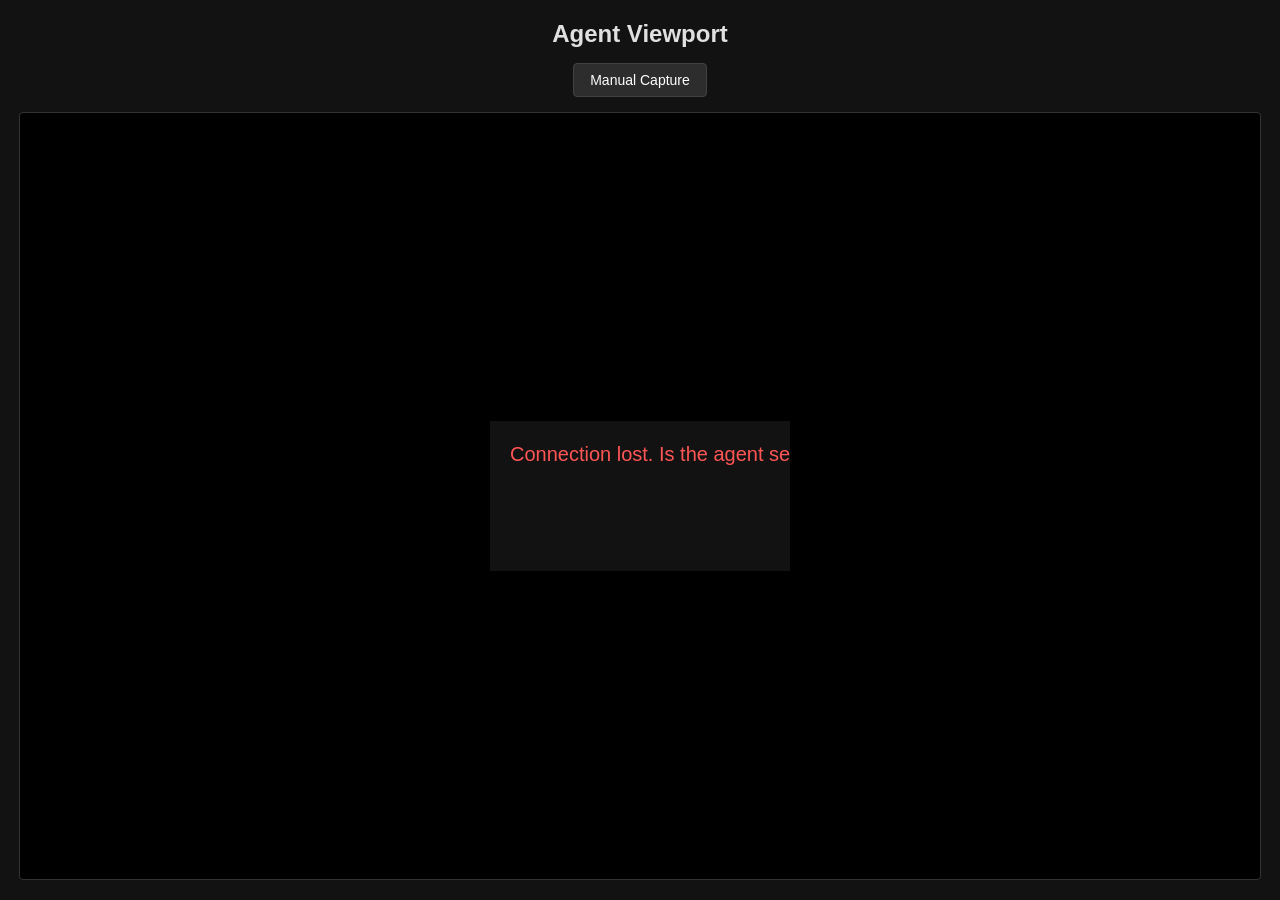
==== wwwroot/index.html @ 2c95dfce "Add project files." ====
﻿<!DOCTYPE html>
<html lang="en">
<head>
    <meta charset="UTF-8">
    <meta name="viewport" content="width=device-width, initial-scale=1.0">
    <title>AI Universal Controller Viewport</title>
    <style>
        body {
            background-color: #121212;
            color: #ffffff;
            font-family: 'Segoe UI', Tahoma, Geneva, Verdana, sans-serif;
            margin: 0;
            display: flex;
            flex-direction: column;
            align-items: center;
            height: 100vh;
            padding: 20px;
            box-sizing: border-box;
        }

        h2 {
            margin-top: 0;
            margin-bottom: 15px;
            color: #e0e0e0;
        }

        #toolbar {
            margin-bottom: 15px;
        }

        button {
            background-color: #2d2d2d;
            color: #ffffff;
            border: 1px solid #404040;
            padding: 8px 16px;
            cursor: pointer;
            border-radius: 4px;
            font-size: 14px;
        }

            button:hover {
                background-color: #3d3d3d;
            }

        #canvasContainer {
            flex-grow: 1;
            display: flex;
            justify-content: center;
            align-items: center;
            width: 100%;
            overflow: hidden;
            background-color: #000000;
            border: 1px solid #333333;
            border-radius: 4px;
        }

        canvas {
            max-width: 100%;
            max-height: 100%;
            object-fit: contain;
        }
    </style>
</head>
<body>
    <h2>Agent Viewport</h2>
    <div id="toolbar">
        <button id="captureBtn">Manual Capture</button>
    </div>

    <div id="canvasContainer">
        <canvas id="screenCanvas"></canvas>
    </div>

    <script>
        const canvas = document.getElementById('screenCanvas');
        const ctx = canvas.getContext('2d');
        const captureBtn = document.getElementById('captureBtn');

        async function fetchScreenshot() {
            try {
                // Append a timestamp query to bypass browser caching
                const response = await fetch('/api/screenshot?t=' + new Date().getTime());
                if (!response.ok) {
                    throw new Error('Network response was not ok');
                }

                const blob = await response.blob();
                const img = new Image();
                const url = URL.createObjectURL(blob);

                img.onload = () => {
                    // Resize canvas to match the native screen resolution
                    canvas.width = img.width;
                    canvas.height = img.height;

                    // Draw the image onto the canvas
                    ctx.drawImage(img, 0, 0);

                    // Clean up memory
                    URL.revokeObjectURL(url);
                };

                img.src = url;
            } catch (error) {
                console.error('Failed to load screenshot:', error);
                ctx.fillStyle = '#121212';
                ctx.fillRect(0, 0, canvas.width, canvas.height);
                ctx.fillStyle = '#ff5555';
                ctx.font = '20px sans-serif';
                ctx.fillText('Connection lost. Is the agent server running?', 20, 40);
            }
        }

        captureBtn.addEventListener('click', fetchScreenshot);

        // Initial capture on load
        fetchScreenshot();
    </script>
</body>
</html>
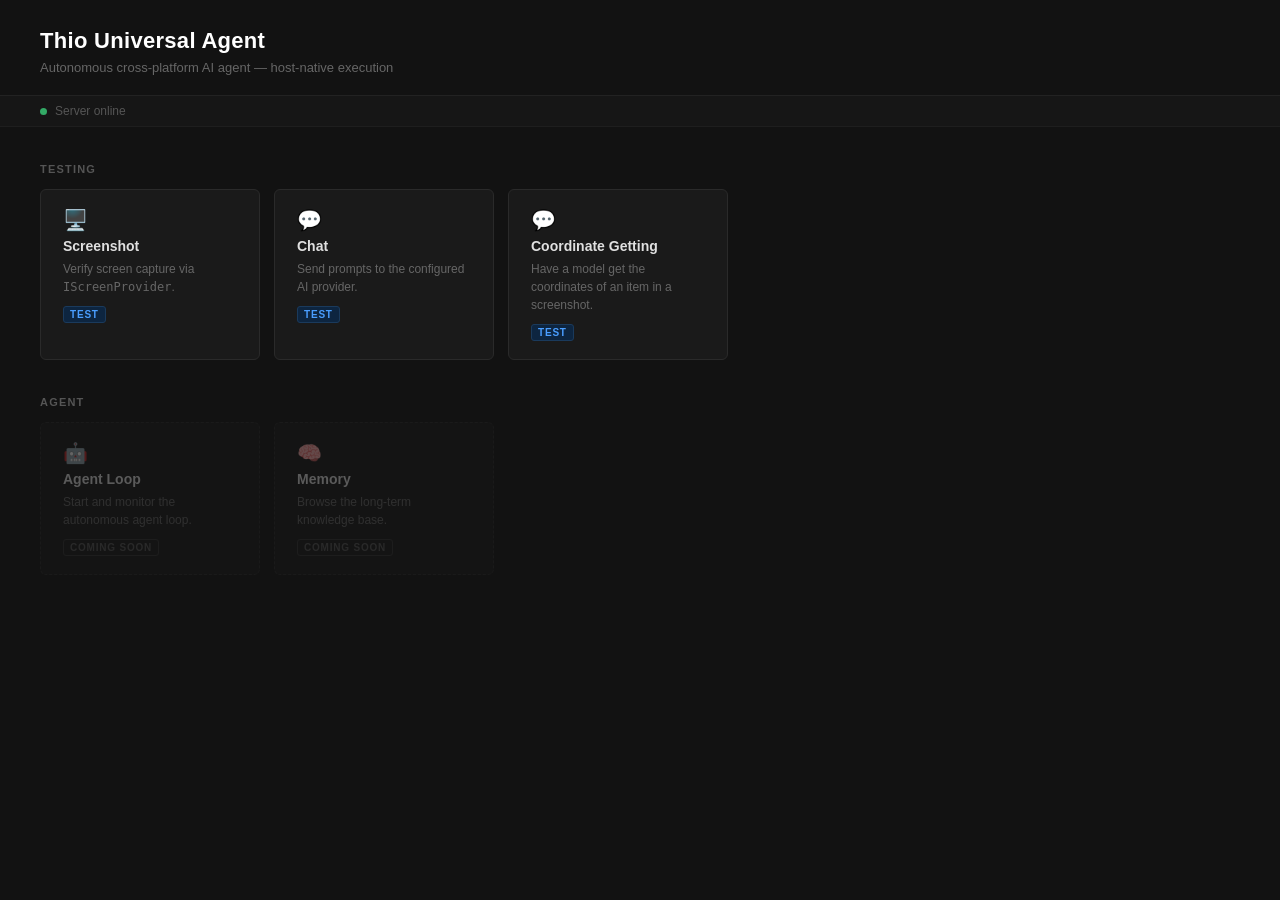
==== commit f5b975a4: "Working test but grid missing labels" ====
--- a/wwwroot/index.html
+++ b/wwwroot/index.html
@@ -3,118 +3,209 @@
 <head>
     <meta charset="UTF-8">
     <meta name="viewport" content="width=device-width, initial-scale=1.0">
-    <title>AI Universal Controller Viewport</title>
+    <title>Thio Universal Agent</title>
     <style>
+        *, *::before, *::after { box-sizing: border-box; margin: 0; padding: 0; }
+
         body {
             background-color: #121212;
+            color: #e0e0e0;
+            font-family: 'Segoe UI', Tahoma, Geneva, Verdana, sans-serif;
+            min-height: 100vh;
+            display: flex;
+            flex-direction: column;
+        }
+
+        /* ---- Header ---- */
+        header {
+            padding: 28px 40px 20px;
+            border-bottom: 1px solid #222;
+        }
+
+        header h1 {
+            font-size: 22px;
+            font-weight: 600;
             color: #ffffff;
-            font-family: 'Segoe UI', Tahoma, Geneva, Verdana, sans-serif;
-            margin: 0;
+            letter-spacing: 0.3px;
+        }
+
+        header p {
+            margin-top: 6px;
+            font-size: 13px;
+            color: #666;
+        }
+
+        /* ---- Status bar ---- */
+        #status-bar {
+            display: flex;
+            align-items: center;
+            gap: 8px;
+            padding: 8px 40px;
+            background-color: #161616;
+            border-bottom: 1px solid #1e1e1e;
+            font-size: 12px;
+            color: #555;
+        }
+
+        .status-dot {
+            width: 7px;
+            height: 7px;
+            border-radius: 50%;
+            background-color: #33aa66;
+            flex-shrink: 0;
+        }
+
+        /* ---- Main ---- */
+        main {
+            flex: 1;
+            padding: 36px 40px;
             display: flex;
             flex-direction: column;
-            align-items: center;
-            height: 100vh;
-            padding: 20px;
-            box-sizing: border-box;
-        }
-
-        h2 {
-            margin-top: 0;
-            margin-bottom: 15px;
+            gap: 36px;
+        }
+
+        section h2 {
+            font-size: 11px;
+            font-weight: 600;
+            text-transform: uppercase;
+            letter-spacing: 1.2px;
+            color: #555;
+            margin-bottom: 14px;
+        }
+
+        /* ---- Cards ---- */
+        .card-grid {
+            display: flex;
+            flex-wrap: wrap;
+            gap: 14px;
+        }
+
+        .card {
+            display: flex;
+            flex-direction: column;
+            gap: 6px;
+            padding: 18px 22px;
+            background-color: #1a1a1a;
+            border: 1px solid #2a2a2a;
+            border-radius: 6px;
+            text-decoration: none;
+            color: inherit;
+            width: 220px;
+            transition: border-color 0.15s, background-color 0.15s;
+        }
+
+        .card:hover {
+            background-color: #1f1f1f;
+            border-color: #4a9eff;
+        }
+
+        .card-icon { font-size: 20px; }
+
+        .card-title {
+            font-size: 14px;
+            font-weight: 600;
             color: #e0e0e0;
         }
 
-        #toolbar {
-            margin-bottom: 15px;
-        }
-
-        button {
-            background-color: #2d2d2d;
-            color: #ffffff;
-            border: 1px solid #404040;
-            padding: 8px 16px;
-            cursor: pointer;
-            border-radius: 4px;
-            font-size: 14px;
-        }
-
-            button:hover {
-                background-color: #3d3d3d;
-            }
-
-        #canvasContainer {
-            flex-grow: 1;
-            display: flex;
-            justify-content: center;
-            align-items: center;
-            width: 100%;
-            overflow: hidden;
-            background-color: #000000;
-            border: 1px solid #333333;
-            border-radius: 4px;
-        }
-
-        canvas {
-            max-width: 100%;
-            max-height: 100%;
-            object-fit: contain;
+        .card-desc {
+            font-size: 12px;
+            color: #666;
+            line-height: 1.5;
+        }
+
+        .card-tag {
+            display: inline-block;
+            margin-top: 4px;
+            font-size: 10px;
+            font-weight: 600;
+            text-transform: uppercase;
+            letter-spacing: 0.8px;
+            color: #4a9eff;
+            background-color: #0d2540;
+            border: 1px solid #1a3a5c;
+            border-radius: 3px;
+            padding: 2px 6px;
+            width: fit-content;
+        }
+
+        .card.placeholder {
+            opacity: 0.35;
+            pointer-events: none;
+            border-style: dashed;
+        }
+
+        .card.placeholder .card-tag {
+            color: #555;
+            background-color: transparent;
+            border-color: #333;
         }
     </style>
 </head>
 <body>
-    <h2>Agent Viewport</h2>
-    <div id="toolbar">
-        <button id="captureBtn">Manual Capture</button>
+
+    <header>
+        <h1>Thio Universal Agent</h1>
+        <p>Autonomous cross-platform AI agent — host-native execution</p>
+    </header>
+
+    <div id="status-bar">
+        <span class="status-dot"></span>
+        <span>Server online</span>
     </div>
 
-    <div id="canvasContainer">
-        <canvas id="screenCanvas"></canvas>
-    </div>
-
-    <script>
-        const canvas = document.getElementById('screenCanvas');
-        const ctx = canvas.getContext('2d');
-        const captureBtn = document.getElementById('captureBtn');
-
-        async function fetchScreenshot() {
-            try {
-                // Append a timestamp query to bypass browser caching
-                const response = await fetch('/api/screenshot?t=' + new Date().getTime());
-                if (!response.ok) {
-                    throw new Error('Network response was not ok');
-                }
-
-                const blob = await response.blob();
-                const img = new Image();
-                const url = URL.createObjectURL(blob);
-
-                img.onload = () => {
-                    // Resize canvas to match the native screen resolution
-                    canvas.width = img.width;
-                    canvas.height = img.height;
-
-                    // Draw the image onto the canvas
-                    ctx.drawImage(img, 0, 0);
-
-                    // Clean up memory
-                    URL.revokeObjectURL(url);
-                };
-
-                img.src = url;
-            } catch (error) {
-                console.error('Failed to load screenshot:', error);
-                ctx.fillStyle = '#121212';
-                ctx.fillRect(0, 0, canvas.width, canvas.height);
-                ctx.fillStyle = '#ff5555';
-                ctx.font = '20px sans-serif';
-                ctx.fillText('Connection lost. Is the agent server running?', 20, 40);
-            }
-        }
-
-        captureBtn.addEventListener('click', fetchScreenshot);
-
-        // Initial capture on load
-        fetchScreenshot();
-    </script>
+    <main>
+
+        <section>
+            <h2>Testing</h2>
+            <div class="card-grid">
+
+                <a class="card" href="/Testing/Screenshot.html">
+                    <span class="card-icon">🖥️</span>
+                    <span class="card-title">Screenshot</span>
+                    <span class="card-desc">Verify screen capture via <code>IScreenProvider</code>.</span>
+                    <span class="card-tag">Test</span>
+                </a>
+
+                <a class="card" href="/Testing/Test_Chat.html">
+                    <span class="card-icon">💬</span>
+                    <span class="card-title">Chat</span>
+                    <span class="card-desc">Send prompts to the configured AI provider.</span>
+                    <span class="card-tag">Test</span>
+                </a>
+
+
+                <a class="card" href="/Testing/Test_CoordinatePrompt.html">
+                    <span class="card-icon">💬</span>
+                    <span class="card-title">Coordinate Getting</span>
+                    <span class="card-desc">Have a model get the coordinates of an item in a screenshot.</span>
+                    <span class="card-tag">Test</span>
+                </a>
+
+            </div>
+        </section>
+
+        <section>
+            <h2>Agent</h2>
+            <div class="card-grid">
+
+                <div class="card placeholder">
+                    <span class="card-icon">🤖</span>
+                    <span class="card-title">Agent Loop</span>
+                    <span class="card-desc">Start and monitor the autonomous agent loop.</span>
+                    <span class="card-tag">Coming soon</span>
+                </div>
+
+                <div class="card placeholder">
+                    <span class="card-icon">🧠</span>
+                    <span class="card-title">Memory</span>
+                    <span class="card-desc">Browse the long-term knowledge base.</span>
+                    <span class="card-tag">Coming soon</span>
+                </div>
+
+            </div>
+        </section>
+
+    </main>
+
 </body>
-</html>+</html>
